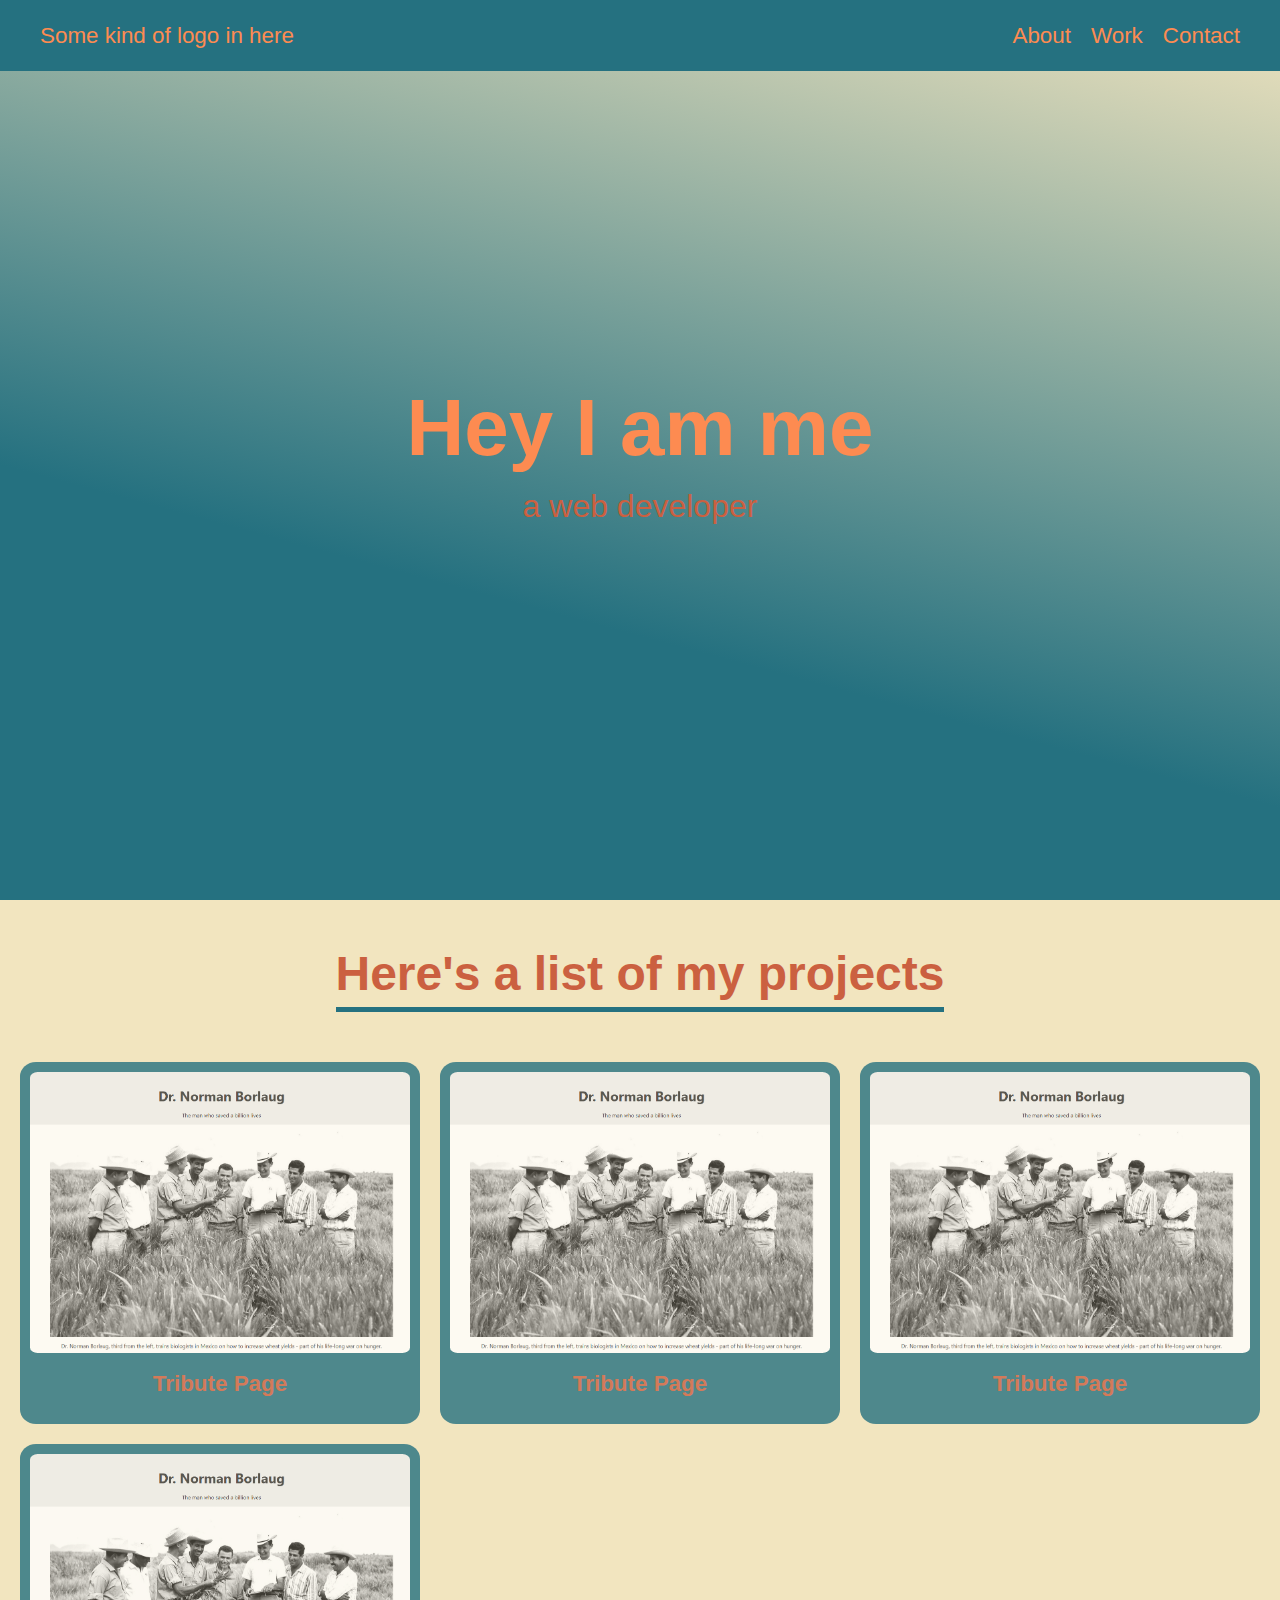
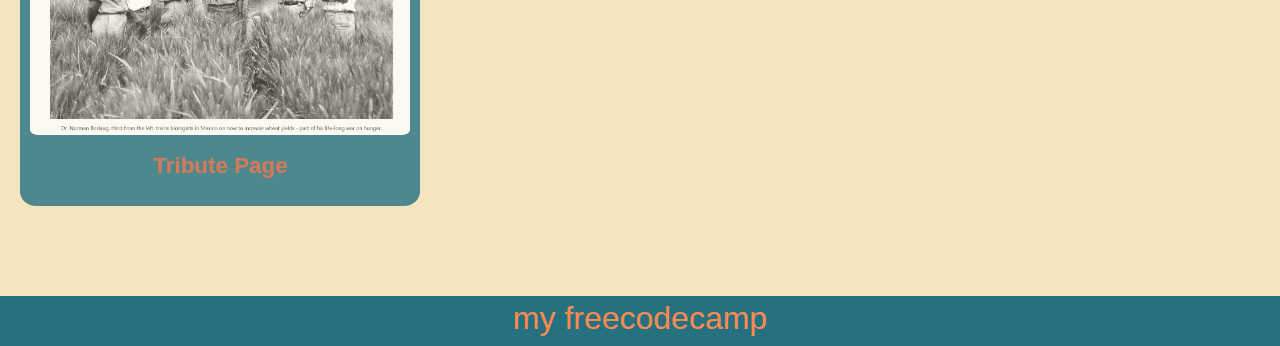
==== Sample tribute page/index.html @ 890c934b "renames indexes" ====
<!DOCTYPE html>
<html lang="en">
  <head>
    <meta charset="UTF-8" />
    <title>Sample Portfolio</title>
    <meta name="viewport" content="width=device-width, initial-scale=1.0" />
    <link rel="stylesheet" href="./styles.css" />
  </head>
  <body>
    <main>
      <nav id="navbar">
        <div><p>Some kind of logo in here</p></div>
        <ul>
          <li><a href="#welcome-section">About</a></li>
          <li><a href="#projects">Work</a></li>
          <li><a>Contact</a></li>
        </ul>
      </nav>
      <section id="welcome-section">
        <h1>Hey I am me</h1>
        <p>a web developer</p>
      </section>
      <section id="projects">
        <h2>
          Here's a list of my projects
          <hr />
        </h2>
        <div class="projects-grid">
          <a class="project-tile"
            ><img src="./image.png" />
            <p>Tribute Page</p></a
          >
          <a class="project-tile"
            ><img src="./image.png" />
            <p>Tribute Page</p></a
          >
          <a class="project-tile"
            ><img src="./image.png" />
            <p>Tribute Page</p></a
          >
          <a class="project-tile"
            ><img src="./image.png" />
            <p>Tribute Page</p></a
          >
          <a></a>
        </div>
      </section>
      <section id="contact"></section>
      <footer>
        <a
          id="profile-link"
          target="_blank"
          href="https://www.freecodecamp.org/FaisalOtb"
          >my freecodecamp</a
        >
      </footer>
    </main>
  </body>
</html>
---- Sample tribute page/styles.css ----
*,
*::after,
*::before {
  margin: 0;
  box-sizing: border-box;
}

:root {
  --background-main: rgb(37, 113, 128);
  --foreground-main: rgb(242, 229, 191);
  --font-main: rgb(203, 96, 64);
  --secondary-font: rgb(253, 139, 81);
}

body {
  font-family: "Poppins", sans-serif;
  font-size: 2rem;
  font-weight: 400;
  line-height: 1.4;
  color: var(--secondary-font);
}

a{
    text-decoration: none;
    color: unset;
}

h1 {
  font-size: 5rem;
}

#navbar {
  position: fixed;
  font-size: 70%;
  width: 100%;
  /* background-color: grey; */
  background-color: var(--background-main);
  display: flex;
  justify-content: space-between;
  align-items: center;
  padding: 20px 40px;
}

li {
  list-style-type: none;
}

#navbar ul {
  display: flex;
  gap: 20px;
}

#welcome-section {
  display: flex;
  height: 100vh;
  flex-direction: column;
  justify-content: center;
  align-items: center;
  background: linear-gradient(
    15deg,
    var(--background-main) 35%,
    var(--foreground-main)
  );
}

#welcome-section p {
  color: var(--font-main);
}

/* Projects section here */

#projects {
  min-height: 100vh;
  background-color: var(--foreground-main);
  color: var(--font-main);
  padding: 40px 20px;
  display: flex;
  flex-direction: column;
  justify-content: start;
  align-items: center;
}

#projects hr {
  background-color: var(--background-main);
  height: 5px;
  border: none;
}

.projects-grid {
  display: grid;
  margin: 50px 0;
  grid-template-columns: repeat(3, 1fr);
  justify-content: center;
  align-items: center;
  gap: 20px;
  width: 100%;
  max-width: 1400px;
}

.project-tile {
  opacity: 0.8;
  max-width: 500px;
  font-size: 70%;
  padding: 10px;
  display: flex;
  flex-direction: column;
  justify-content: center;
  align-items: center;
  margin: 0 auto;
  background-color: var(--background-main);
  border-radius: 4%;
  transition: all .4s ease-in-out;
}

.project-tile:hover {
  opacity: 1;
}

.project-tile p {
  padding: 15px;
  font-weight: bold;
  cursor: pointer;
}

.project-tile p::before {
  content: "</ ";
  opacity: 0;
  transition: all 0.3s linear;
}

.project-tile p::after {
  content: " />";
  opacity: 0;
  transition: all 0.3s linear;
}

.project-tile p:hover::before,
.project-tile p:hover::after {
  opacity: 1;
}

img {
  object-fit: cover;
  width: 100%;
  border-radius: 2%;
}
@media (max-width: 800px) {
  body {
    font-size: 1.4rem;
  }

  h1 {
    font-size: 2rem;
  }

  h2 {
    font-size: 1.5rem;
  }

  #nav-bar {
    min-height: 30px;
  }

  .projects-grid {
    grid-template-columns: repeat(1, 1fr);
  }

  .project-tile p {
    font-size: 1.1rem;
  }
}

footer{
    height: 50px;
    background-color: var(--background-main);
    font-size: 2rem;
    text-align: center;
}
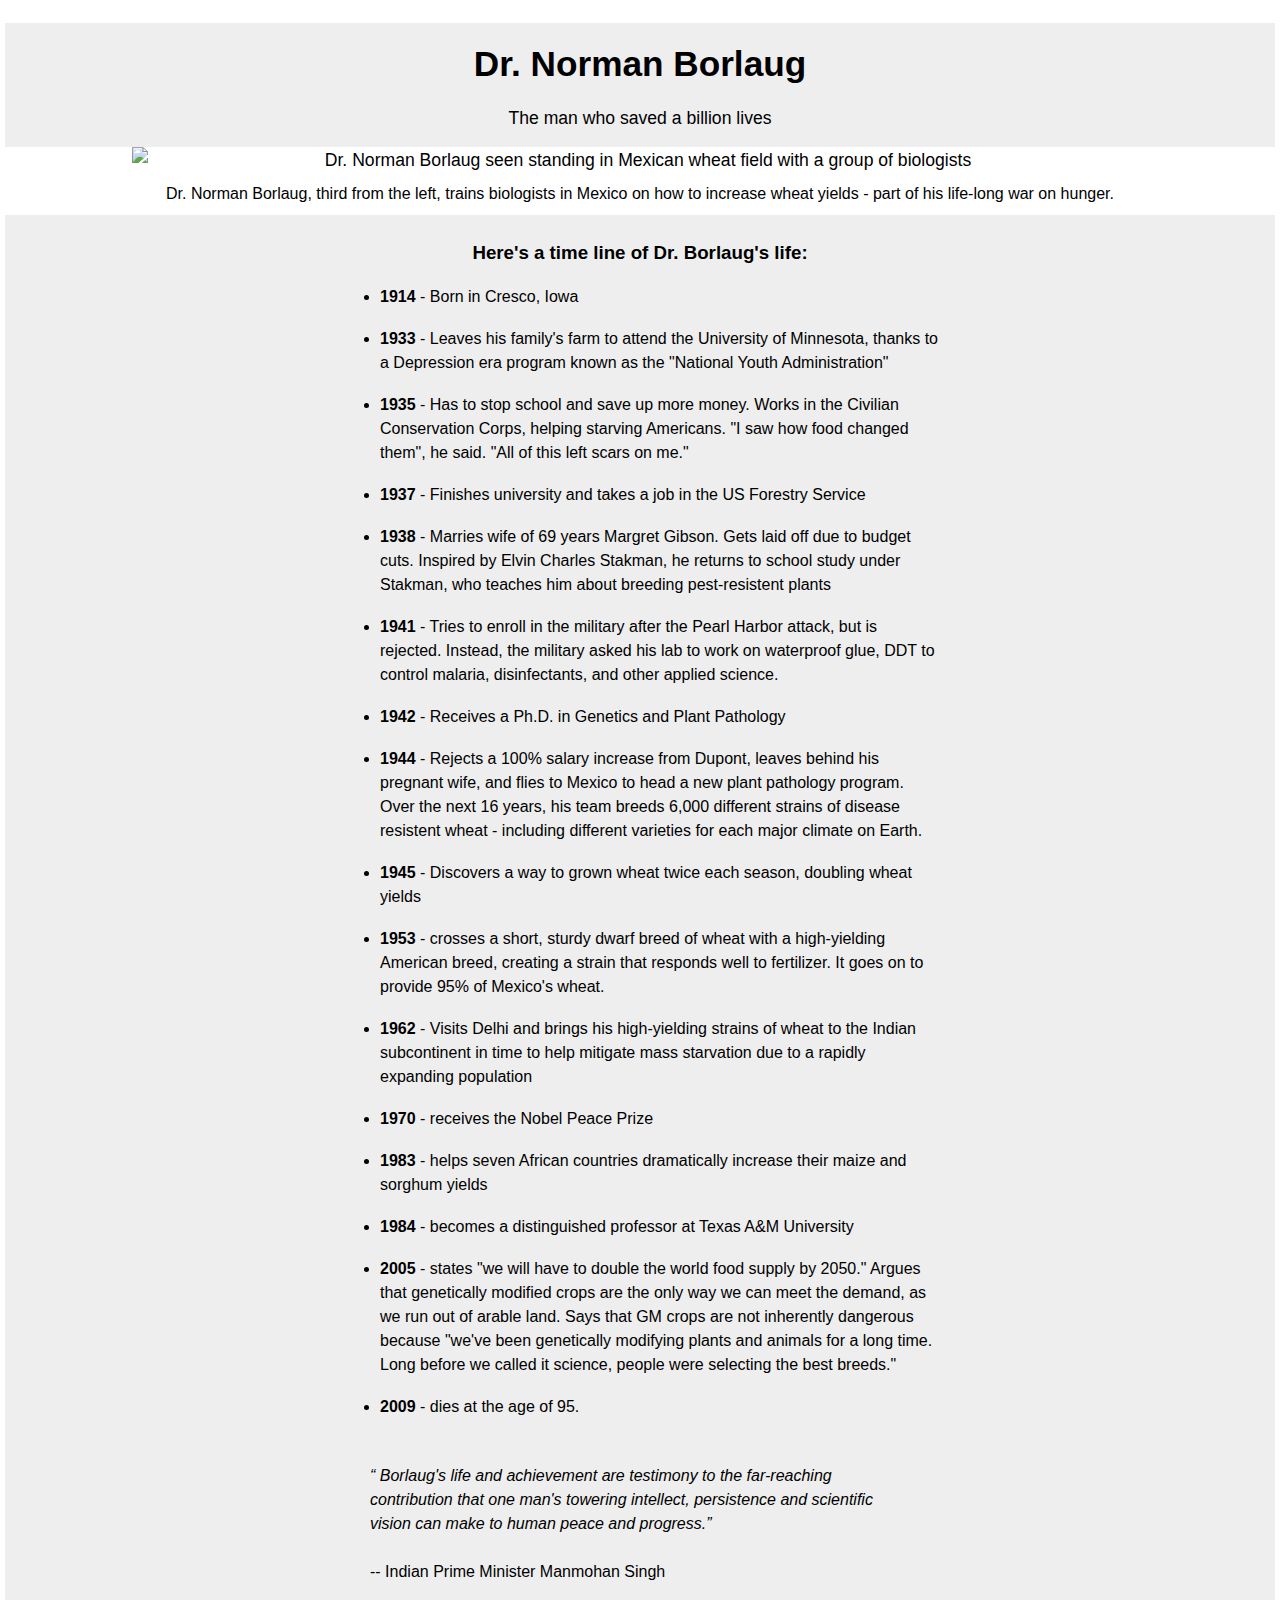
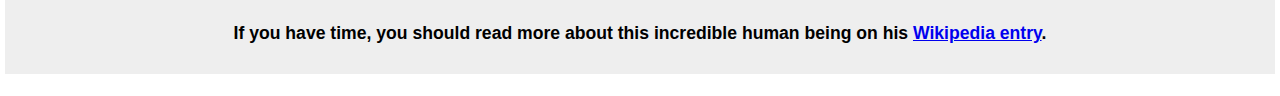
==== commit 7b91d1e0: "new html" ====
--- a/Sample tribute page/index.html
+++ b/Sample tribute page/index.html
@@ -1,59 +1,121 @@
 <!DOCTYPE html>
-<html lang="en">
+<html>
   <head>
     <meta charset="UTF-8" />
-    <title>Sample Portfolio</title>
-    <meta name="viewport" content="width=device-width, initial-scale=1.0" />
+    <title>Dr. Norman Borlaug</title>
     <link rel="stylesheet" href="./styles.css" />
   </head>
   <body>
-    <main>
-      <nav id="navbar">
-        <div><p>Some kind of logo in here</p></div>
+    <main id="main">
+      <h1 id="title">Dr. Norman Borlaug</h1>
+      <p>The man who saved a billion lives</p>
+      <figure id="img-div">
+        <img
+          id="image"
+          src="https://cdn.freecodecamp.org/testable-projects-fcc/images/tribute-page-main-image.jpg"
+          alt="Dr. Norman Borlaug seen standing in Mexican wheat field with a group of biologists"
+        />
+        <figcaption id="img-caption">
+          Dr. Norman Borlaug, third from the left, trains biologists in Mexico
+          on how to increase wheat yields - part of his life-long war on hunger.
+        </figcaption>
+      </figure>
+      <section id="timeline">
+        <h3>Here's a time line of Dr. Borlaug's life:</h3>
         <ul>
-          <li><a href="#welcome-section">About</a></li>
-          <li><a href="#projects">Work</a></li>
-          <li><a>Contact</a></li>
+          <li><span class="bold">1914</span> - Born in Cresco, Iowa</li>
+          <li>
+            <span class="bold"> 1933</span> - Leaves his family's farm to attend
+            the University of Minnesota, thanks to a Depression era program
+            known as the "National Youth Administration"
+          </li>
+          <li>
+            <span class="bold">1935</span> - Has to stop school and save up more
+            money. Works in the Civilian Conservation Corps, helping starving
+            Americans. "I saw how food changed them", he said. "All of this left
+            scars on me."
+          </li>
+          <li>
+            <span class="bold">1937</span> - Finishes university and takes a job
+            in the US Forestry Service
+          </li>
+          <li>
+            <span class="bold">1938</span> - Marries wife of 69 years Margret
+            Gibson. Gets laid off due to budget cuts. Inspired by Elvin Charles
+            Stakman, he returns to school study under Stakman, who teaches him
+            about breeding pest-resistent plants
+          </li>
+          <li>
+            <span class="bold">1941</span> - Tries to enroll in the military
+            after the Pearl Harbor attack, but is rejected. Instead, the
+            military asked his lab to work on waterproof glue, DDT to control
+            malaria, disinfectants, and other applied science.
+          </li>
+          <li>
+            <span class="bold">1942</span> - Receives a Ph.D. in Genetics and
+            Plant Pathology
+          </li>
+          <li>
+            <span class="bold">1944</span> - Rejects a 100% salary increase from
+            Dupont, leaves behind his pregnant wife, and flies to Mexico to head
+            a new plant pathology program. Over the next 16 years, his team
+            breeds 6,000 different strains of disease resistent wheat -
+            including different varieties for each major climate on Earth.
+          </li>
+          <li>
+            <span class="bold">1945</span> - Discovers a way to grown wheat
+            twice each season, doubling wheat yields
+          </li>
+          <li>
+            <span class="bold">1953</span> - crosses a short, sturdy dwarf breed
+            of wheat with a high-yielding American breed, creating a strain that
+            responds well to fertilizer. It goes on to provide 95% of Mexico's
+            wheat.
+          </li>
+          <li>
+            <span class="bold">1962</span> - Visits Delhi and brings his
+            high-yielding strains of wheat to the Indian subcontinent in time to
+            help mitigate mass starvation due to a rapidly expanding population
+          </li>
+          <li>
+            <span class="bold">1970</span> - receives the Nobel Peace Prize
+          </li>
+          <li>
+            <span class="bold">1983</span> - helps seven African countries
+            dramatically increase their maize and sorghum yields
+          </li>
+          <li>
+            <span class="bold">1984</span> - becomes a distinguished professor
+            at Texas A&M University
+          </li>
+          <li>
+            <span class="bold">2005</span> - states "we will have to double the
+            world food supply by 2050." Argues that genetically modified crops
+            are the only way we can meet the demand, as we run out of arable
+            land. Says that GM crops are not inherently dangerous because "we've
+            been genetically modifying plants and animals for a long time. Long
+            before we called it science, people were selecting the best breeds."
+          </li>
+          <li><span class="bold">2009</span> - dies at the age of 95.</li>
         </ul>
-      </nav>
-      <section id="welcome-section">
-        <h1>Hey I am me</h1>
-        <p>a web developer</p>
+        <p id="quote">
+          <i
+            ><q>
+              Borlaug's life and achievement are testimony to the far-reaching
+              contribution that one man's towering intellect, persistence and
+              scientific vision can make to human peace and progress.</q
+            ></i
+          >
+
+          <br /><br />
+          -- Indian Prime Minister Manmohan Singh
+        </p>
       </section>
-      <section id="projects">
-        <h2>
-          Here's a list of my projects
-          <hr />
-        </h2>
-        <div class="projects-grid">
-          <a class="project-tile"
-            ><img src="./image.png" />
-            <p>Tribute Page</p></a
-          >
-          <a class="project-tile"
-            ><img src="./image.png" />
-            <p>Tribute Page</p></a
-          >
-          <a class="project-tile"
-            ><img src="./image.png" />
-            <p>Tribute Page</p></a
-          >
-          <a class="project-tile"
-            ><img src="./image.png" />
-            <p>Tribute Page</p></a
-          >
-          <a></a>
-        </div>
-      </section>
-      <section id="contact"></section>
-      <footer>
-        <a
-          id="profile-link"
-          target="_blank"
-          href="https://www.freecodecamp.org/FaisalOtb"
-          >my freecodecamp</a
-        >
-      </footer>
+      <h4 id="tribute-info">
+        If you have time, you should read more about this incredible human being
+        on his <a target="_blank"
+        href="www.Wikipedia.com" id="tribute-link">Wikipedia entry</a>.
+      </h4>
     </main>
   </body>
 </html>
--- a/Sample tribute page/styles.css
+++ b/Sample tribute page/styles.css
@@ -1,178 +1,77 @@
 *,
-*::after,
-*::before {
+*::before,
+*::after {
+  box-sizing: border-box;
   margin: 0;
-  box-sizing: border-box;
-}
-
-:root {
-  --background-main: rgb(37, 113, 128);
-  --foreground-main: rgb(242, 229, 191);
-  --font-main: rgb(203, 96, 64);
-  --secondary-font: rgb(253, 139, 81);
 }
 
 body {
-  font-family: "Poppins", sans-serif;
-  font-size: 2rem;
-  font-weight: 400;
-  line-height: 1.4;
-  color: var(--secondary-font);
+  display: flex;
+  flex-direction: column;
+  font-family: -apple-system, BlinkMacSystemFont, "Segoe UI", "Roboto",
+    "Helvetica Neue", Arial, sans-serif;
+  line-height: 1.5;
+  font-size: 1.1rem;
 }
 
-a{
-    text-decoration: none;
-    color: unset;
-}
-
-h1 {
-  font-size: 5rem;
-}
-
-#navbar {
-  position: fixed;
-  font-size: 70%;
-  width: 100%;
-  /* background-color: grey; */
-  background-color: var(--background-main);
-  display: flex;
-  justify-content: space-between;
-  align-items: center;
-  padding: 20px 40px;
-}
-
-li {
-  list-style-type: none;
-}
-
-#navbar ul {
-  display: flex;
-  gap: 20px;
-}
-
-#welcome-section {
-  display: flex;
-  height: 100vh;
-  flex-direction: column;
-  justify-content: center;
-  align-items: center;
-  background: linear-gradient(
-    15deg,
-    var(--background-main) 35%,
-    var(--foreground-main)
-  );
-}
-
-#welcome-section p {
-  color: var(--font-main);
-}
-
-/* Projects section here */
-
-#projects {
-  min-height: 100vh;
-  background-color: var(--foreground-main);
-  color: var(--font-main);
-  padding: 40px 20px;
-  display: flex;
-  flex-direction: column;
-  justify-content: start;
-  align-items: center;
-}
-
-#projects hr {
-  background-color: var(--background-main);
-  height: 5px;
-  border: none;
-}
-
-.projects-grid {
-  display: grid;
-  margin: 50px 0;
-  grid-template-columns: repeat(3, 1fr);
-  justify-content: center;
-  align-items: center;
-  gap: 20px;
-  width: 100%;
-  max-width: 1400px;
-}
-
-.project-tile {
-  opacity: 0.8;
-  max-width: 500px;
-  font-size: 70%;
-  padding: 10px;
+#main {
+  background: #eee;
+  margin: 2.5vh 5px;
   display: flex;
   flex-direction: column;
   justify-content: center;
   align-items: center;
-  margin: 0 auto;
-  background-color: var(--background-main);
-  border-radius: 4%;
-  transition: all .4s ease-in-out;
 }
 
-.project-tile:hover {
-  opacity: 1;
+#title {
+  margin: 15px 0;
 }
 
-.project-tile p {
-  padding: 15px;
-  font-weight: bold;
-  cursor: pointer;
+#img-div {
+  margin: 15px 0;
+  background-color: white;
+  width: 100%;
+  display: flex;
+  flex-direction: column;
+  align-items: center;
+  text-align: center;
+}
+#image {
+  max-width: 1400px;
+  width: 80%;
 }
 
-.project-tile p::before {
-  content: "</ ";
-  opacity: 0;
-  transition: all 0.3s linear;
+#img-caption {
+  margin: 1vh;
+  width: 95%;
+  font-size: 1rem;
 }
 
-.project-tile p::after {
-  content: " />";
-  opacity: 0;
-  transition: all 0.3s linear;
+#timeline {
+  display: flex;
+  flex-direction: column;
+  max-width: 600px;
+  justify-content: center;
+  align-items: center;
+  margin: 1vh 5vh;
+  font-size: 1rem;
 }
 
-.project-tile p:hover::before,
-.project-tile p:hover::after {
-  opacity: 1;
+.bold {
+  font-weight: 700;
 }
 
-img {
-  object-fit: cover;
-  width: 100%;
-  border-radius: 2%;
-}
-@media (max-width: 800px) {
-  body {
-    font-size: 1.4rem;
-  }
-
-  h1 {
-    font-size: 2rem;
-  }
-
-  h2 {
-    font-size: 1.5rem;
-  }
-
-  #nav-bar {
-    min-height: 30px;
-  }
-
-  .projects-grid {
-    grid-template-columns: repeat(1, 1fr);
-  }
-
-  .project-tile p {
-    font-size: 1.1rem;
-  }
+#timeline > ul > li {
+  margin-top: 2vh;
 }
 
-footer{
-    height: 50px;
-    background-color: var(--background-main);
-    font-size: 2rem;
-    text-align: center;
-}+#quote {
+  margin-top: 5vh;
+  width: 90%;
+}
+
+#tribute-info {
+  margin: 3vh 1vh;
+  text-align: center;
+  width: 90%;
+}
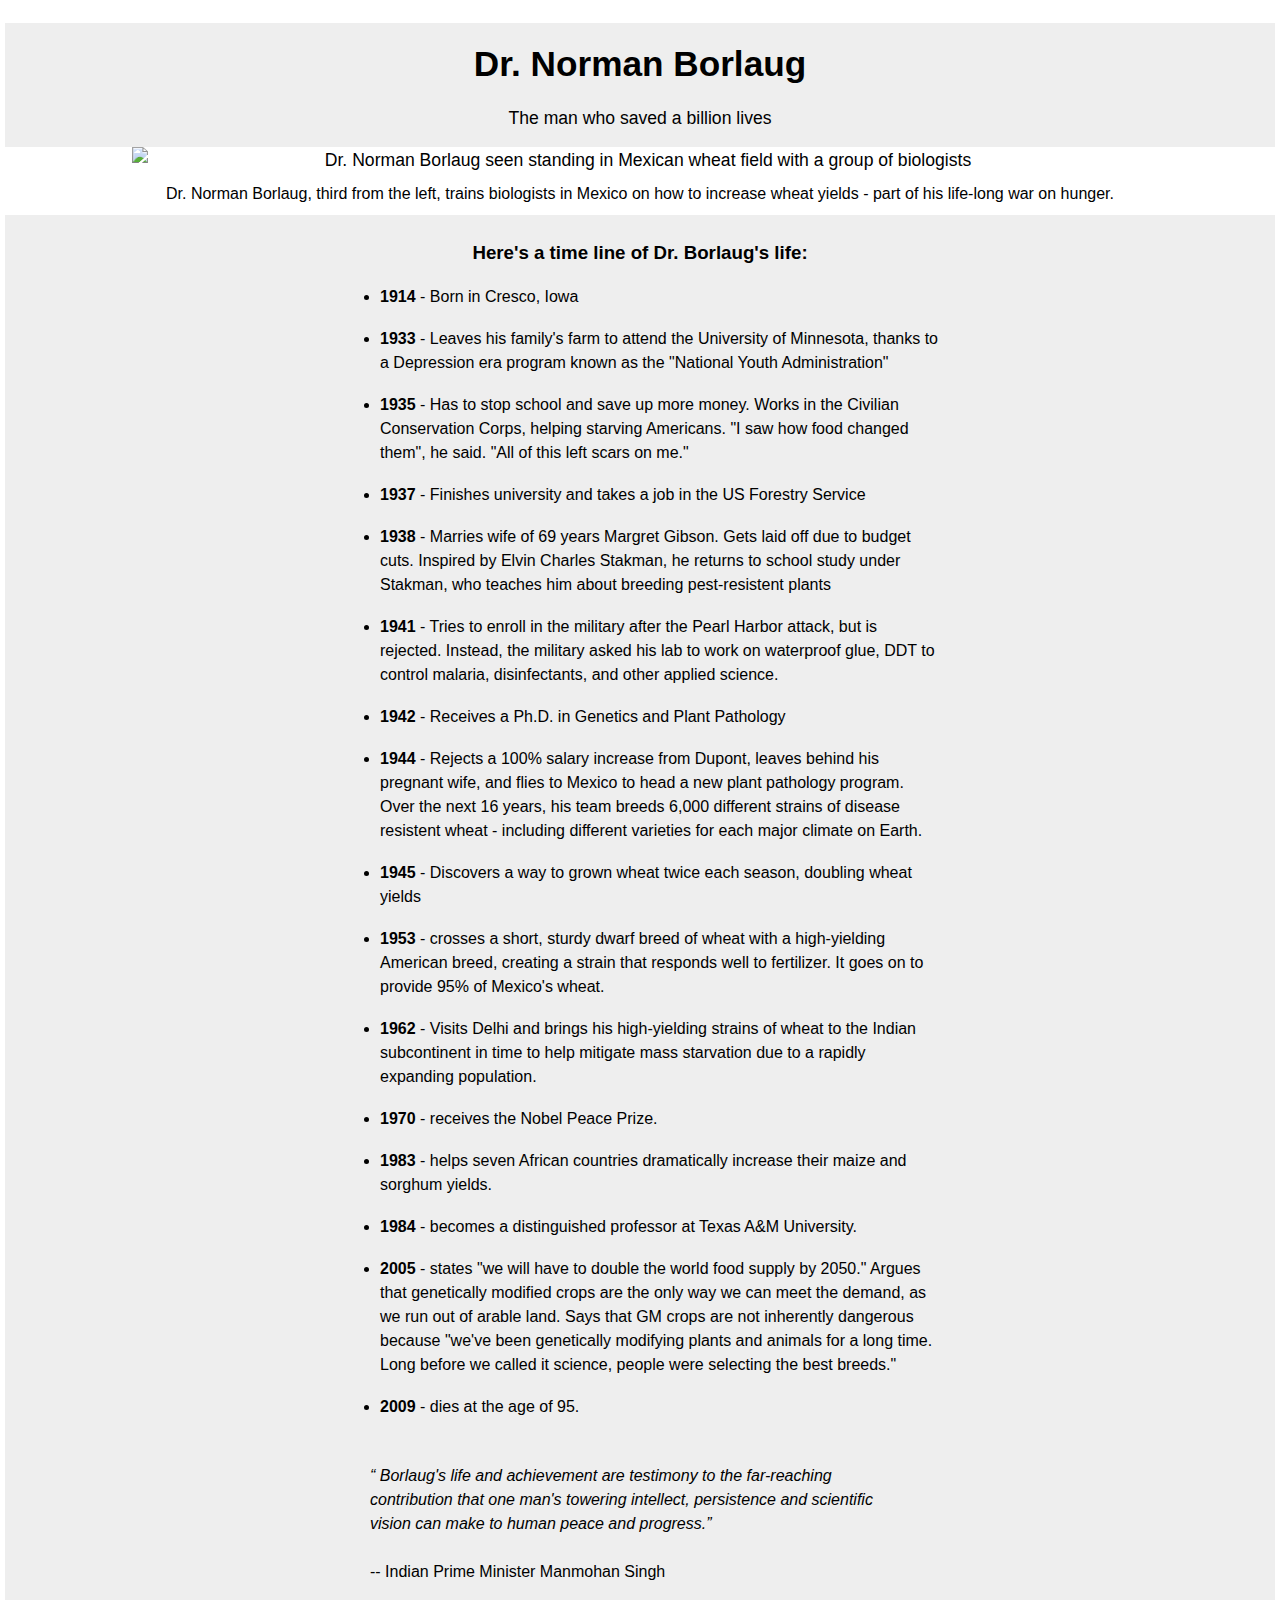
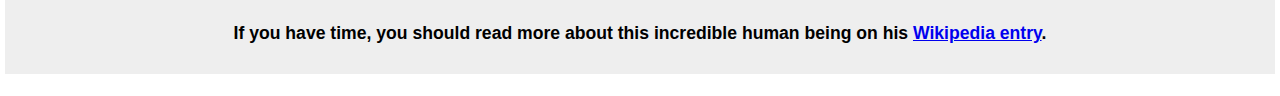
==== commit 2cbd7fb1: "new html Re" ====
--- a/Sample tribute page/index.html
+++ b/Sample tribute page/index.html
@@ -75,18 +75,18 @@
           <li>
             <span class="bold">1962</span> - Visits Delhi and brings his
             high-yielding strains of wheat to the Indian subcontinent in time to
-            help mitigate mass starvation due to a rapidly expanding population
+            help mitigate mass starvation due to a rapidly expanding population.
           </li>
           <li>
-            <span class="bold">1970</span> - receives the Nobel Peace Prize
+            <span class="bold">1970</span> - receives the Nobel Peace Prize.
           </li>
           <li>
             <span class="bold">1983</span> - helps seven African countries
-            dramatically increase their maize and sorghum yields
+            dramatically increase their maize and sorghum yields.
           </li>
           <li>
             <span class="bold">1984</span> - becomes a distinguished professor
-            at Texas A&M University
+            at Texas A&M University.
           </li>
           <li>
             <span class="bold">2005</span> - states "we will have to double the
